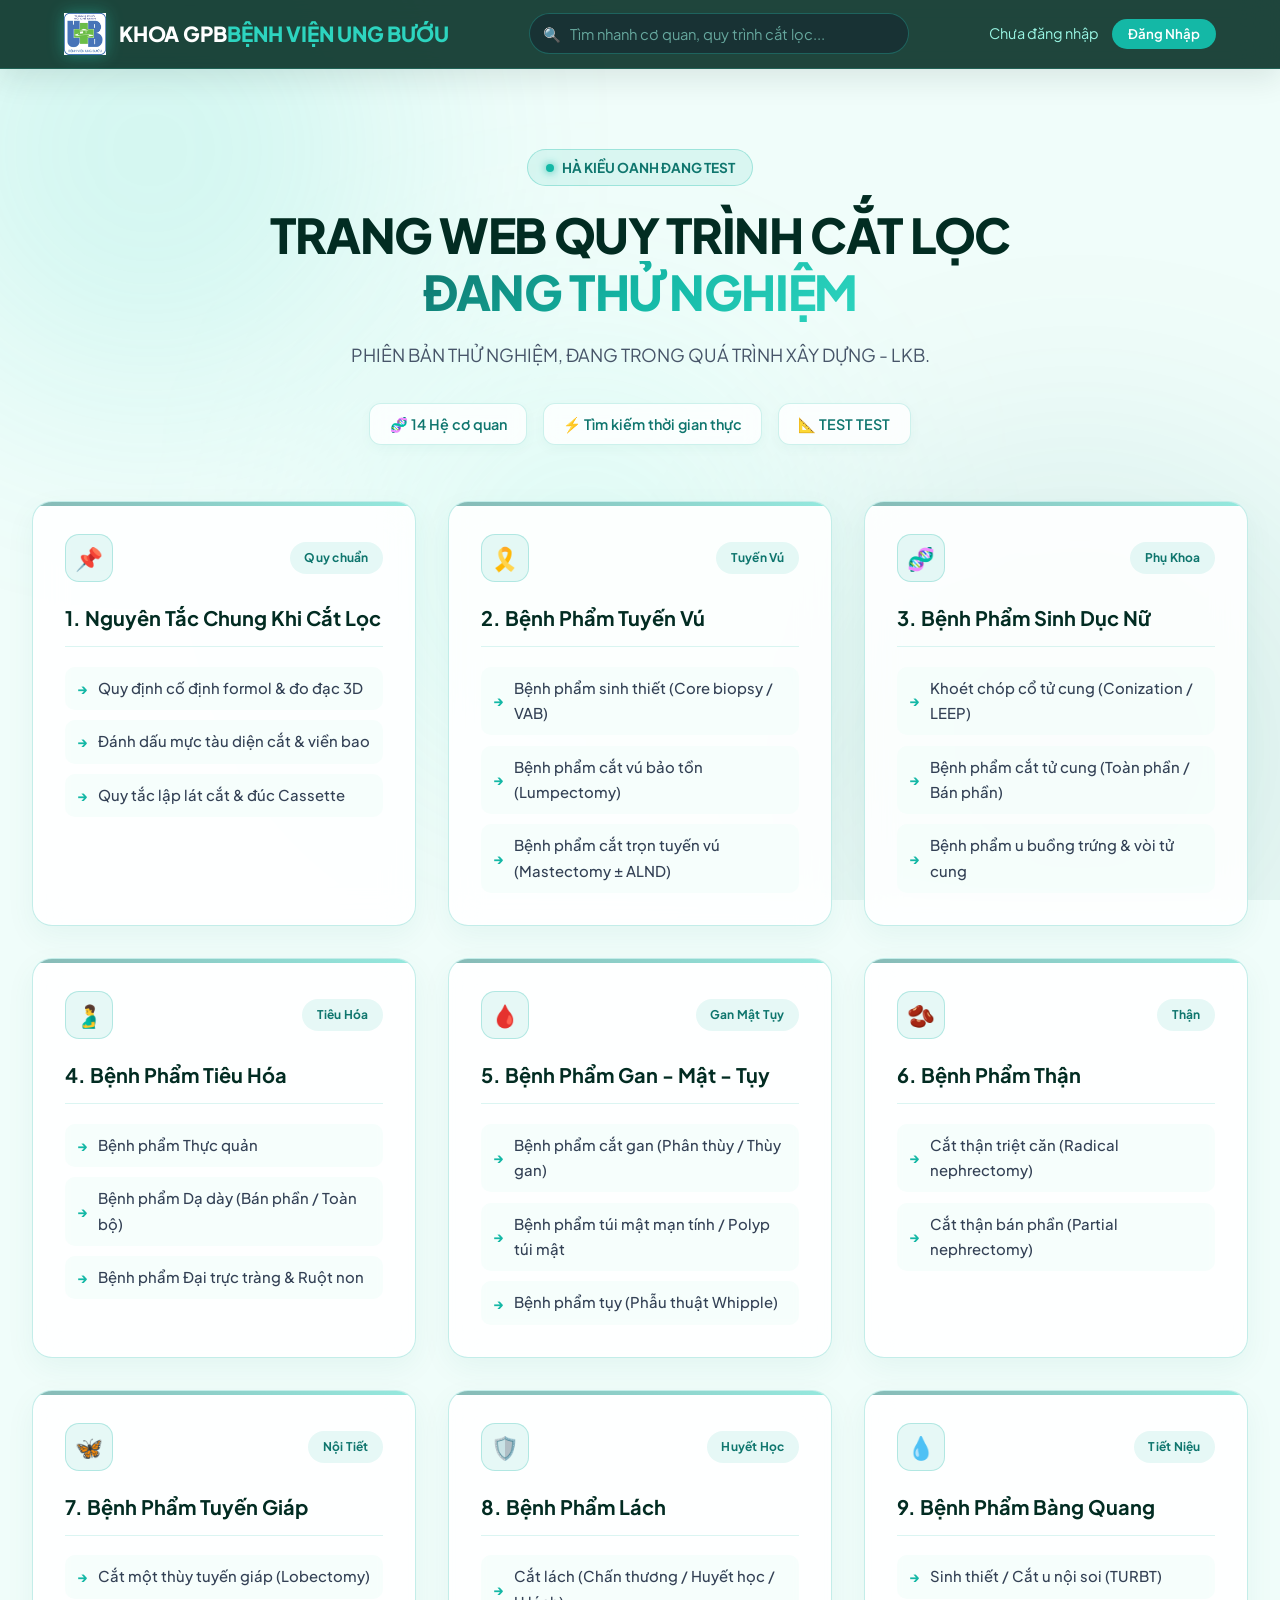
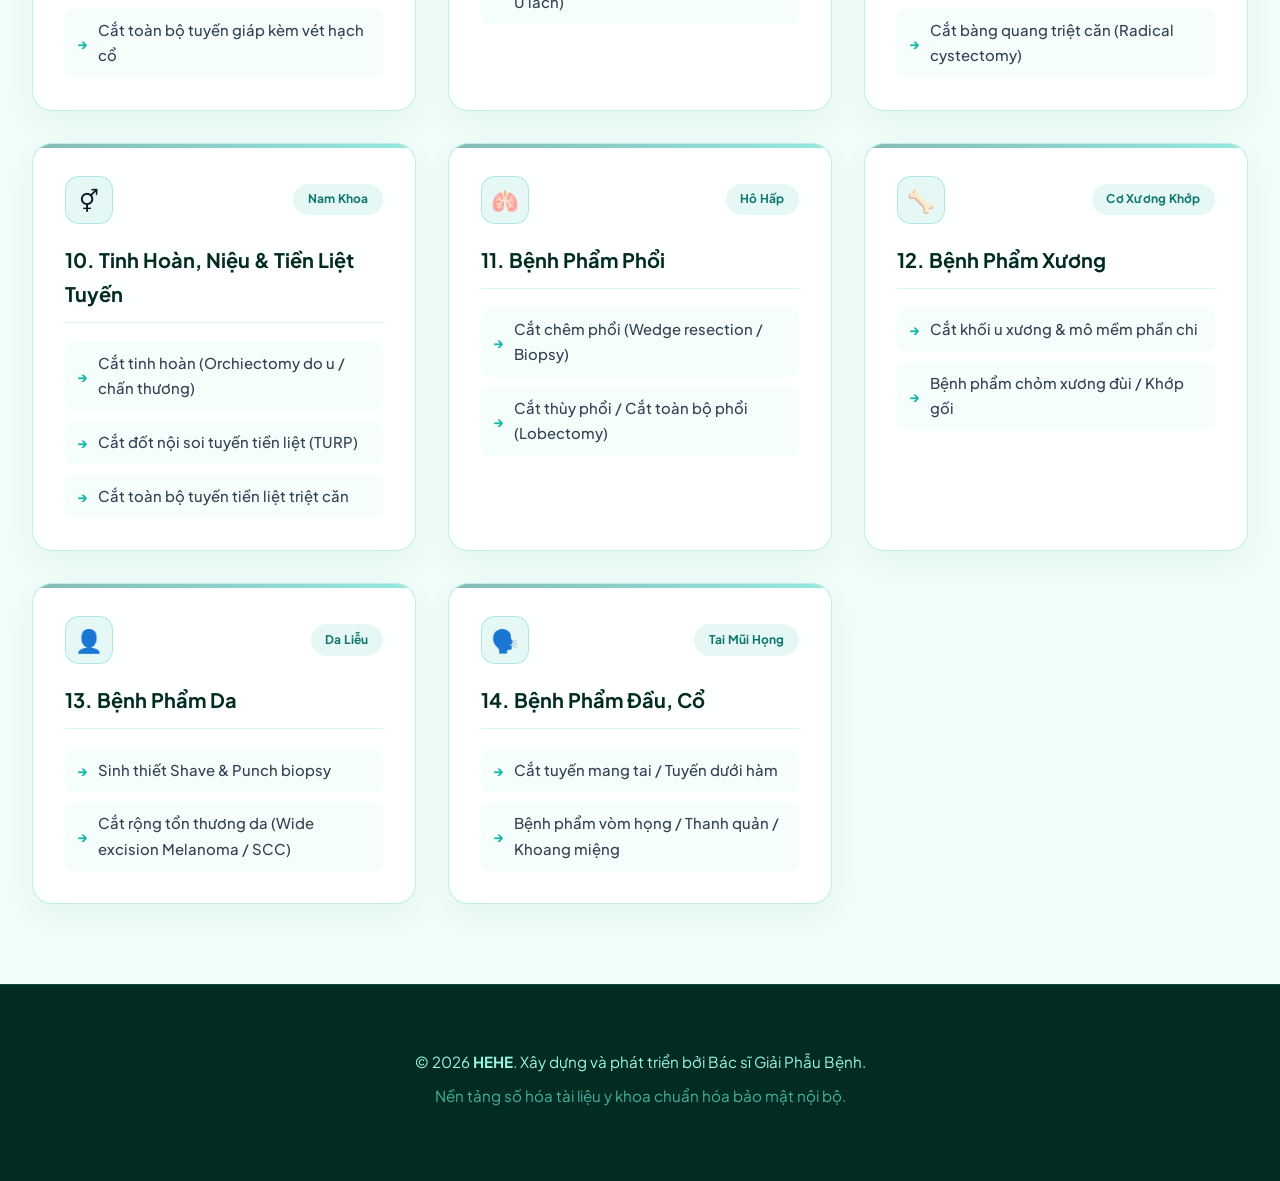
==== index.html @ 69cedff2 "Them trang web dau tien" ====
<!DOCTYPE html>
<html lang="vi">
<head>
    <meta charset="UTF-8">
    <meta name="viewport" content="width=device-width, initial-scale=1.0">
    <title>KHOA GIẢI PHẪU BỆNH - BỆNH VIỆN UNG BƯỚU</title>
    <!-- Google Fonts -->
    <link rel="preconnect" href="https://fonts.googleapis.com">
    <link rel="preconnect" href="https://fonts.gstatic.com" crossorigin>
    <link href="https://fonts.googleapis.com/css2?family=Plus+Jakarta+Sans:wght@400;500;600;700;800&display=swap" rel="stylesheet">
    <!-- File CSS chính -->
    <link rel="stylesheet" href="style.css">
</head>
<body>

    <!-- Hiệu ứng ánh sáng nền động -->
    <div class="aurora-bg">
        <div class="aurora-shape shape-1"></div>
        <div class="aurora-shape shape-2"></div>
        <div class="aurora-shape shape-3"></div>
    </div>

    <!-- Thanh điều hướng kính mờ kèm Logo Ung Bướu -->
    <nav class="navbar">
        <div class="logo">
            <img src="hinh-anh/logoungbuou.jpg" alt="Logo Ung Bướu" class="logo-img">
            <span class="logo-text">KHOA GPB<span class="logo-highlight">BỆNH VIỆN UNG BƯỚU</span></span>
        </div>
        <!-- Thanh tìm kiếm -->
        <div class="nav-search-container">
            <span class="search-icon">🔍</span>
            <input type="text" id="searchInput" onkeyup="filterOrgans()" placeholder="Tìm nhanh cơ quan, quy trình cắt lọc...">
        </div>

        <!-- Nút Đăng nhập / Quản trị -->
        <div class="nav-auth">
            <span id="userStatus" style="font-size: 0.9rem; color: #99f6e4; margin-right: 10px;">Chưa đăng nhập</span>
            <button onclick="openAuthModal()" id="authBtn" style="background: #14b8a6; color: white; border: none; padding: 0.4rem 1rem; border-radius: 20px; font-weight: 600; cursor: pointer;">Đăng Nhập</button>
        </div>
    </nav>
    </nav>

    <!-- Header Hero -->
    <header class="hero">
        <div class="hero-tag">
            <span class="pulse-dot"></span> HÀ KIỀU OANH ĐANG TEST
        </div>
        <h1>TRANG WEB QUY TRÌNH CẮT LỌC <br><span class="gradient-text">ĐANG THỬ NGHIỆM</span></h1>
        <p class="hero-desc">PHIÊN BẢN THỬ NGHIỆM, ĐANG TRONG QUÁ TRÌNH XÂY DỰNG - LKB.</p>
        
        <div class="hero-pills">
            <div class="pill">🧬 14 Hệ cơ quan</div>
            <div class="pill">⚡ Tìm kiếm thời gian thực</div>
            <div class="pill">📐 TEST TEST</div>
        </div>
    </header>

    <!-- Lưới danh mục 14 hệ cơ quan -->
    <main class="container">
        <div class="organ-grid" id="organGrid">

            <!-- 1. Nguyên tắc chung -->
            <div class="organ-card-group">
                <div class="card-header"><div class="icon-box">📌</div><span class="card-tag">Quy chuẩn</span></div>
                <h3>1. Nguyên Tắc Chung Khi Cắt Lọc</h3>
                <ul class="sub-link-list">
                    <li><a href="bai-viet/nguyen-tac-chung.html"><span class="arrow">→</span> Quy định cố định formol & đo đạc 3D</a></li>
                    <li><a href="bai-viet/danh-dau-muc-tau.html"><span class="arrow">→</span> Đánh dấu mực tàu diện cắt & viền bao</a></li>
                    <li><a href="bai-viet/quy-tac-lay-mau.html"><span class="arrow">→</span> Quy tắc lập lát cắt & đúc Cassette</a></li>
                </ul>
            </div>

            <!-- 2. Tuyến vú -->
            <div class="organ-card-group">
                <div class="card-header"><div class="icon-box">🎗️</div><span class="card-tag">Tuyến Vú</span></div>
                <h3>2. Bệnh Phẩm Tuyến Vú</h3>
                <ul class="sub-link-list">
                    <li><a href="bai-viet/vu-sinh-thiet.html"><span class="arrow">→</span> Bệnh phẩm sinh thiết (Core biopsy / VAB)</a></li>
                    <li><a href="bai-viet/vu-bao-ton.html"><span class="arrow">→</span> Bệnh phẩm cắt vú bảo tồn (Lumpectomy)</a></li>
                    <li><a href="bai-viet/vu-cat-tron.html"><span class="arrow">→</span> Bệnh phẩm cắt trọn tuyến vú (Mastectomy ± ALND)</a></li>
                </ul>
            </div>

            <!-- 3. Sinh dục nữ -->
            <div class="organ-card-group">
                <div class="card-header"><div class="icon-box">🧬</div><span class="card-tag">Phụ Khoa</span></div>
                <h3>3. Bệnh Phẩm Sinh Dục Nữ</h3>
                <ul class="sub-link-list">
                    <li><a href="bai-viet/tc-khoet-chop.html"><span class="arrow">→</span> Khoét chóp cổ tử cung (Conization / LEEP)</a></li>
                    <li><a href="bai-viet/tc-cat-tu-cung.html"><span class="arrow">→</span> Bệnh phẩm cắt tử cung (Toàn phần / Bán phần)</a></li>
                    <li><a href="bai-viet/tc-buong-trung.html"><span class="arrow">→</span> Bệnh phẩm u buồng trứng & vòi tử cung</a></li>
                </ul>
            </div>

            <!-- 4. Tiêu hóa -->
            <div class="organ-card-group">
                <div class="card-header"><div class="icon-box">🫃</div><span class="card-tag">Tiêu Hóa</span></div>
                <h3>4. Bệnh Phẩm Tiêu Hóa</h3>
                <ul class="sub-link-list">
                    <li><a href="bai-viet/thuc-quan.html"><span class="arrow">→</span> Bệnh phẩm Thực quản</a></li>
                    <li><a href="bai-viet/da-day.html"><span class="arrow">→</span> Bệnh phẩm Dạ dày (Bán phần / Toàn bộ)</a></li>
                    <li><a href="bai-viet/dai-trang.html"><span class="arrow">→</span> Bệnh phẩm Đại trực tràng & Ruột non</a></li>
                </ul>
            </div>

            <!-- 5. Gan - Mật - Tụy -->
            <div class="organ-card-group">
                <div class="card-header"><div class="icon-box">🩸</div><span class="card-tag">Gan Mật Tụy</span></div>
                <h3>5. Bệnh Phẩm Gan - Mật - Tụy</h3>
                <ul class="sub-link-list">
                    <li><a href="bai-viet/gan.html"><span class="arrow">→</span> Bệnh phẩm cắt gan (Phân thùy / Thùy gan)</a></li>
                    <li><a href="bai-viet/tui-mat.html"><span class="arrow">→</span> Bệnh phẩm túi mật mạn tính / Polyp túi mật</a></li>
                    <li><a href="bai-viet/tuy.html"><span class="arrow">→</span> Bệnh phẩm tụy (Phẫu thuật Whipple)</a></li>
                </ul>
            </div>

            <!-- 6. Thận -->
            <div class="organ-card-group">
                <div class="card-header"><div class="icon-box">🫘</div><span class="card-tag">Thận</span></div>
                <h3>6. Bệnh Phẩm Thận</h3>
                <ul class="sub-link-list">
                    <li><a href="bai-viet/than-cat-tron.html"><span class="arrow">→</span> Cắt thận triệt căn (Radical nephrectomy)</a></li>
                    <li><a href="bai-viet/than-bao-ton.html"><span class="arrow">→</span> Cắt thận bán phần (Partial nephrectomy)</a></li>
                </ul>
            </div>

            <!-- 7. Tuyến giáp -->
            <div class="organ-card-group">
                <div class="card-header"><div class="icon-box">🦋</div><span class="card-tag">Nội Tiết</span></div>
                <h3>7. Bệnh Phẩm Tuyến Giáp</h3>
                <ul class="sub-link-list">
                    <li><a href="bai-viet/giap-thuy.html"><span class="arrow">→</span> Cắt một thùy tuyến giáp (Lobectomy)</a></li>
                    <li><a href="bai-viet/giap-toan-bo.html"><span class="arrow">→</span> Cắt toàn bộ tuyến giáp kèm vét hạch cổ</a></li>
                </ul>
            </div>

            <!-- 8. Lách -->
            <div class="organ-card-group">
                <div class="card-header"><div class="icon-box">🛡️</div><span class="card-tag">Huyết Học</span></div>
                <h3>8. Bệnh Phẩm Lách</h3>
                <ul class="sub-link-list">
                    <li><a href="bai-viet/lach.html"><span class="arrow">→</span> Cắt lách (Chấn thương / Huyết học / U lách)</a></li>
                </ul>
            </div>

            <!-- 9. Bàng quang -->
            <div class="organ-card-group">
                <div class="card-header"><div class="icon-box">💧</div><span class="card-tag">Tiết Niệu</span></div>
                <h3>9. Bệnh Phẩm Bàng Quang</h3>
                <ul class="sub-link-list">
                    <li><a href="bai-viet/bang-quang-turbt.html"><span class="arrow">→</span> Sinh thiết / Cắt u nội soi (TURBT)</a></li>
                    <li><a href="bai-viet/bang-quang-triet-can.html"><span class="arrow">→</span> Cắt bàng quang triệt căn (Radical cystectomy)</a></li>
                </ul>
            </div>

            <!-- 10. Tinh hoàn, niệu, tuyến tiền liệt -->
            <div class="organ-card-group">
                <div class="card-header"><div class="icon-box">⚥</div><span class="card-tag">Nam Khoa</span></div>
                <h3>10. Tinh Hoàn, Niệu & Tiền Liệt Tuyến</h3>
                <ul class="sub-link-list">
                    <li><a href="bai-viet/tinh-hoan.html"><span class="arrow">→</span> Cắt tinh hoàn (Orchiectomy do u / chấn thương)</a></li>
                    <li><a href="bai-viet/tpt-turp.html"><span class="arrow">→</span> Cắt đốt nội soi tuyến tiền liệt (TURP)</a></li>
                    <li><a href="bai-viet/tpt-triet-can.html"><span class="arrow">→</span> Cắt toàn bộ tuyến tiền liệt triệt căn</a></li>
                </ul>
            </div>

            <!-- 11. Phổi -->
            <div class="organ-card-group">
                <div class="card-header"><div class="icon-box">🫁</div><span class="card-tag">Hô Hấp</span></div>
                <h3>11. Bệnh Phẩm Phổi</h3>
                <ul class="sub-link-list">
                    <li><a href="bai-viet/phoi-wedge.html"><span class="arrow">→</span> Cắt chêm phổi (Wedge resection / Biopsy)</a></li>
                    <li><a href="bai-viet/phoi-lobectomy.html"><span class="arrow">→</span> Cắt thùy phổi / Cắt toàn bộ phổi (Lobectomy)</a></li>
                </ul>
            </div>

            <!-- 12. Xương -->
            <div class="organ-card-group">
                <div class="card-header"><div class="icon-box">🦴</div><span class="card-tag">Cơ Xương Khớp</span></div>
                <h3>12. Bệnh Phẩm Xương</h3>
                <ul class="sub-link-list">
                    <li><a href="bai-viet/xuong-u.html"><span class="arrow">→</span> Cắt khối u xương & mô mềm phần chi</a></li>
                    <li><a href="bai-viet/xuong-khop.html"><span class="arrow">→</span> Bệnh phẩm chỏm xương đùi / Khớp gối</a></li>
                </ul>
            </div>

            <!-- 13. Da -->
            <div class="organ-card-group">
                <div class="card-header"><div class="icon-box">👤</div><span class="card-tag">Da Liễu</span></div>
                <h3>13. Bệnh Phẩm Da</h3>
                <ul class="sub-link-list">
                    <li><a href="bai-viet/da-shave-punch.html"><span class="arrow">→</span> Sinh thiết Shave & Punch biopsy</a></li>
                    <li><a href="bai-viet/da-excise.html"><span class="arrow">→</span> Cắt rộng tổn thương da (Wide excision Melanoma / SCC)</a></li>
                </ul>
            </div>

            <!-- 14. Đầu cổ -->
            <div class="organ-card-group">
                <div class="card-header"><div class="icon-box">🗣️</div><span class="card-tag">Tai Mũi Họng</span></div>
                <h3>14. Bệnh Phẩm Đầu, Cổ</h3>
                <ul class="sub-link-list">
                    <li><a href="bai-viet/dau-co-tuyen-mang-tai.html"><span class="arrow">→</span> Cắt tuyến mang tai / Tuyến dưới hàm</a></li>
                    <li><a href="bai-viet/dau-co-vong-mieng.html"><span class="arrow">→</span> Bệnh phẩm vòm họng / Thanh quản / Khoang miệng</a></li>
                </ul>
            </div>

        </div>
    </main>

    <!-- Footer -->
    <footer>
        <div class="footer-content">
            <p>&copy; 2026 <strong>HEHE</strong>. Xây dựng và phát triển bởi Bác sĩ Giải Phẫu Bệnh.</p>
            <p class="footer-sub">Nền tảng số hóa tài liệu y khoa chuẩn hóa bảo mật nội bộ.</p>
        </div>
    </footer>

    <!-- Script Tìm kiếm -->
    <script>
        function filterOrgans() {
            let input = document.getElementById('searchInput').value.toLowerCase().trim();
            let groups = document.getElementsByClassName('organ-card-group');
            
            for (let i = 0; i < groups.length; i++) {
                let text = groups[i].innerText.toLowerCase();
                if (text.includes(input)) {
                    groups[i].style.display = "flex";
                    groups[i].style.animation = "fadeInScale 0.4s cubic-bezier(0.16, 1, 0.3, 1) forwards";
                } else {
                    groups[i].style.display = "none";
                }
            }
        }
    </script>
<!-- Modal Đăng Nhập / Chặn Truy Cập -->
<div id="authModal" class="modal-overlay" style="display: none;">
    <div class="modal-content">
        <div class="modal-header">
            <span class="modal-icon">🔒</span>
            <h3>Đăng Nhập Hệ Thống</h3>
        </div>
        <p id="modalMessage">Bạn cần đăng nhập tài khoản chuyên môn để truy cập cẩm nang này.</p>
        
        <div class="auth-form" id="loginFormSection">
            <!-- Ô nhập Tên đăng nhập / Email -->
            <div class="input-group">
                <label>Email hoặc Mã Bác Sĩ</label>
                <input type="text" id="loginUsername" placeholder="Ví dụ: dr.hung@pathology.vn">
            </div>
            
            <!-- Ô nhập Mật khẩu (QUAN TRỌNG: Phải khớp id với file auth.js) -->
            <div class="input-group">
                <label>Mật Khẩu</label>
                <input type="password" id="loginPassword" placeholder="••••••••">
            </div>

            <div class="modal-actions">
                <button type="button" class="btn-secondary" onclick="closeAuthModal()">Hủy</button>
                <button type="button" class="btn-primary" onclick="handleLogin()">Đăng Nhập</button>
            </div>
        </div>
    </div>
</div>
<script src="auth.js"></script>
</body>
</html>
---- style.css ----
/* --- BIẾN MÀU & HIỆU ỨNG HỌC THUẬT --- */
:root {
    --bg-deep: #021a17;
    --card-glass: rgba(255, 255, 255, 0.88);
    --card-border: rgba(20, 184, 166, 0.25);
    --primary-teal: #0f766e;
    --accent-glow: #2dd4bf;
    --text-main: #0f172a;
    --text-muted: #475569;
    --shadow-neon: 0 0 25px rgba(45, 212, 191, 0.2);
}

* {
    margin: 0;
    padding: 0;
    box-sizing: border-box;
    font-family: 'Plus Jakarta Sans', -apple-system, BlinkMacSystemFont, sans-serif;
}

body {
    background-color: #f0fdfa;
    color: var(--text-main);
    line-height: 1.7;
    position: relative;
    overflow-x: hidden;
}

/* --- HIỆU ỨNG ÁNH SÁNG NỀN ĐỘNG (AURORA GLOW) --- */
.aurora-bg {
    position: fixed;
    top: 0;
    left: 0;
    width: 100vw;
    height: 100vh;
    overflow: hidden;
    z-index: -1;
    pointer-events: none;
    opacity: 0.5;
}

.aurora-shape {
    position: absolute;
    filter: blur(120px);
    border-radius: 50%;
    animation: floatAurora 15s infinite alternate ease-in-out;
}

.shape-1 {
    width: 500px;
    height: 500px;
    background: rgba(45, 212, 191, 0.3);
    top: -100px;
    left: -100px;
}

.shape-2 {
    width: 600px;
    height: 600px;
    background: rgba(15, 118, 110, 0.2);
    bottom: -150px;
    right: -100px;
    animation-delay: -5s;
}

.shape-3 {
    width: 400px;
    height: 400px;
    background: rgba(94, 234, 212, 0.25);
    top: 40vh;
    left: 30vw;
    animation-delay: -10s;
}

@keyframes floatAurora {
    0% { transform: translate(0, 0) scale(1); }
    100% { transform: translate(50px, 40px) scale(1.15); }
}

/* --- THANH ĐIỀU HƯỚNG KÍNH MỜ --- */
.navbar {
    display: flex;
    justify-content: space-between;
    align-items: center;
    padding: 0.8rem 5%;
    background: rgba(2, 44, 34, 0.88);
    backdrop-filter: blur(20px);
    -webkit-backdrop-filter: blur(20px);
    color: white;
    position: sticky;
    top: 0;
    z-index: 1000;
    border-bottom: 1px solid rgba(45, 212, 191, 0.2);
    box-shadow: 0 10px 30px rgba(2, 44, 34, 0.1);
}

.logo {
    display: flex;
    align-items: center;
    gap: 0.8rem;
}

.logo-img {
    height: 42px;
    width: auto;
    object-fit: contain;
    filter: drop-shadow(0 0 8px rgba(45, 212, 191, 0.4));
}

.logo-text {
    font-size: 1.3rem;
    font-weight: 800;
    letter-spacing: -0.01em;
}

.logo-highlight {
    color: #2dd4bf;
}

/* Thanh tìm kiếm nâng cao */
.nav-search-container {
    position: relative;
    display: flex;
    align-items: center;
}

.search-icon {
    position: absolute;
    left: 14px;
    font-size: 0.9rem;
    pointer-events: none;
}

.nav-search-container input {
    padding: 0.65rem 3.2rem 0.65rem 2.5rem;
    border-radius: 30px;
    border: 1px solid rgba(45, 212, 191, 0.3);
    background: rgba(15, 23, 42, 0.4);
    color: white;
    width: 380px;
    font-size: 0.92rem;
    outline: none;
    transition: all 0.3s cubic-bezier(0.16, 1, 0.3, 1);
}

.nav-search-container input:focus {
    border-color: #2dd4bf;
    background: rgba(2, 44, 34, 0.95);
    width: 440px;
    box-shadow: var(--shadow-neon);
}

.nav-search-container input::placeholder {
    color: #99f6e4;
    opacity: 0.6;
}

.search-shortcut {
    position: absolute;
    right: 12px;
    font-size: 0.7rem;
    background: rgba(255, 255, 255, 0.1);
    color: #99f6e4;
    padding: 0.15rem 0.4rem;
    border-radius: 4px;
    pointer-events: none;
}

.nav-badge {
    font-size: 0.78rem;
    background: rgba(20, 184, 166, 0.2);
    color: #2dd4bf;
    padding: 0.35rem 0.9rem;
    border-radius: 20px;
    border: 1px solid rgba(45, 212, 191, 0.3);
    font-weight: 700;
}

/* --- HERO SECTION --- */
.hero {
    text-align: center;
    padding: 5rem 1rem 3.5rem;
    max-width: 950px;
    margin: 0 auto;
}

.hero-tag {
    display: inline-flex;
    align-items: center;
    gap: 0.5rem;
    padding: 0.4rem 1.1rem;
    background: rgba(20, 184, 166, 0.1);
    color: var(--primary-teal);
    border: 1px solid rgba(20, 184, 166, 0.3);
    border-radius: 30px;
    font-size: 0.85rem;
    font-weight: 700;
    margin-bottom: 1.2rem;
}

.pulse-dot {
    width: 8px;
    height: 8px;
    background-color: #14b8a6;
    border-radius: 50%;
    box-shadow: 0 0 8px #14b8a6;
    animation: pulse 2s infinite;
}

@keyframes pulse {
    0% { transform: scale(0.95); opacity: 0.8; }
    50% { transform: scale(1.3); opacity: 1; box-shadow: 0 0 15px #2dd4bf; }
    100% { transform: scale(0.95); opacity: 0.8; }
}

.hero h1 {
    font-size: 3rem;
    font-weight: 800;
    color: #022c22;
    margin-bottom: 1.2rem;
    letter-spacing: -0.03em;
    line-height: 1.2;
}

.gradient-text {
    background: linear-gradient(135deg, #0f766e, #14b8a6, #2dd4bf);
    -webkit-background-clip: text;
    -webkit-text-fill-color: transparent;
}

.hero-desc {
    font-size: 1.12rem;
    color: var(--text-muted);
    margin-bottom: 2rem;
    max-width: 750px;
    margin-left: auto;
    margin-right: auto;
}

.hero-pills {
    display: flex;
    justify-content: center;
    gap: 1rem;
    flex-wrap: wrap;
}

.pill {
    background: rgba(255, 255, 255, 0.8);
    backdrop-filter: blur(8px);
    border: 1px solid rgba(20, 184, 166, 0.2);
    padding: 0.5rem 1.2rem;
    border-radius: 12px;
    font-size: 0.9rem;
    font-weight: 600;
    color: #0f766e;
    box-shadow: 0 4px 12px rgba(15, 118, 110, 0.04);
}

/* --- LƯỚI THẺ HỆ CƠ QUAN --- */
.container {
    max-width: 1350px;
    margin: 0 auto 5rem;
    padding: 0 2rem;
}

.organ-grid {
    display: grid;
    grid-template-columns: repeat(auto-fill, minmax(350px, 1fr));
    gap: 2rem;
}

.organ-card-group {
    background: var(--card-glass);
    backdrop-filter: blur(16px);
    -webkit-backdrop-filter: blur(16px);
    padding: 2rem;
    border-radius: 20px;
    border: 1px solid var(--card-border);
    box-shadow: 0 10px 30px rgba(15, 118, 110, 0.06);
    transition: all 0.4s cubic-bezier(0.16, 1, 0.3, 1);
    position: relative;
    overflow: hidden;
    display: flex;
    flex-direction: column;
}

.organ-card-group::before {
    content: '';
    position: absolute;
    top: 0;
    left: 0;
    width: 100%;
    height: 4px;
    background: linear-gradient(90deg, #0f766e, #2dd4bf);
    opacity: 0.5;
    transition: opacity 0.3s ease;
}

.organ-card-group:hover {
    transform: translateY(-8px) scale(1.01);
    box-shadow: 0 25px 50px -12px rgba(15, 118, 110, 0.18), var(--shadow-neon);
    border-color: rgba(45, 212, 191, 0.6);
    background: rgba(255, 255, 255, 0.98);
}

.organ-card-group:hover::before {
    opacity: 1;
    height: 5px;
}

.card-header {
    display: flex;
    justify-content: space-between;
    align-items: center;
    margin-bottom: 1.2rem;
}

.icon-box {
    width: 48px;
    height: 48px;
    background: rgba(20, 184, 166, 0.1);
    border-radius: 14px;
    display: flex;
    align-items: center;
    justify-content: center;
    font-size: 1.4rem;
    border: 1px solid rgba(20, 184, 166, 0.25);
    transition: transform 0.3s ease;
}

.organ-card-group:hover .icon-box {
    transform: scale(1.1) rotate(5deg);
    background: rgba(20, 184, 166, 0.18);
}

.card-tag {
    font-size: 0.75rem;
    background-color: rgba(20, 184, 166, 0.1);
    color: var(--primary-teal);
    padding: 0.35rem 0.9rem;
    border-radius: 20px;
    font-weight: 700;
    letter-spacing: 0.02em;
}

.organ-card-group h3 {
    color: #022c22;
    font-size: 1.25rem;
    margin-bottom: 1.2rem;
    font-weight: 700;
    border-bottom: 1px solid rgba(20, 184, 166, 0.15);
    padding-bottom: 0.7rem;
}

.sub-link-list {
    list-style: none;
    display: flex;
    flex-direction: column;
    gap: 0.65rem;
}

.sub-link-list li a {
    text-decoration: none;
    color: #334155;
    font-size: 0.93rem;
    display: flex;
    align-items: center;
    gap: 0.6rem;
    padding: 0.5rem 0.7rem;
    border-radius: 10px;
    transition: all 0.25s cubic-bezier(0.16, 1, 0.3, 1);
    font-weight: 500;
    background: rgba(240, 253, 250, 0.5);
    border: 1px solid transparent;
}

.arrow {
    color: #14b8a6;
    font-size: 0.85rem;
    font-weight: 800;
    transition: transform 0.25s ease;
}

.sub-link-list li a:hover {
    background: #ffffff;
    color: #0f766e;
    border-color: rgba(45, 212, 191, 0.3);
    padding-left: 1rem;
    box-shadow: 0 4px 15px rgba(15, 118, 110, 0.06);
}

.sub-link-list li a:hover .arrow {
    transform: translateX(4px);
    color: #0d9488;
}

/* --- FOOTER --- */
footer {
    text-align: center;
    padding: 4rem 2rem;
    background: #022c22;
    color: #99f6e4;
    border-top: 1px solid rgba(45, 212, 191, 0.2);
}

.footer-content {
    max-width: 600px;
    margin: 0 auto;
}

.footer-content p {
    font-size: 0.95rem;
    margin-bottom: 0.5rem;
}

.footer-sub {
    font-size: 0.82rem;
    color: #5eead4;
    opacity: 0.7;
}

@keyframes fadeInScale {
    from { opacity: 0; transform: scale(0.95) translateY(15px); }
    to { opacity: 1; transform: scale(1) translateY(0); }
}/* --- CSS CHO MODAL ĐĂNG NHẬP / CHẶN TRUY CẬP --- */
.modal-overlay {
    position: fixed;
    top: 0;
    left: 0;
    width: 100vw;
    height: 100vh;
    background: rgba(2, 44, 34, 0.75);
    backdrop-filter: blur(8px);
    -webkit-backdrop-filter: blur(8px);
    display: flex;
    justify-content: center;
    align-items: center;
    z-index: 2000;
    animation: fadeInModal 0.3s ease forwards;
}

.modal-content {
    background: #ffffff;
    padding: 2.5rem;
    border-radius: 24px;
    width: 100%;
    max-width: 420px;
    box-shadow: 0 25px 50px -12px rgba(15, 118, 110, 0.25);
    border: 1px solid rgba(20, 184, 166, 0.3);
    text-align: center;
    position: relative;
}

.modal-header {
    display: flex;
    flex-direction: column;
    align-items: center;
    gap: 0.8rem;
    margin-bottom: 1rem;
}

.modal-icon {
    font-size: 2.5rem;
    background: rgba(20, 184, 166, 0.1);
    width: 70px;
    height: 70px;
    display: flex;
    align-items: center;
    justify-content: center;
    border-radius: 50%;
    border: 1px solid rgba(20, 184, 166, 0.2);
}

.modal-content h3 {
    color: #022c22;
    font-size: 1.5rem;
    font-weight: 700;
}

.modal-content p {
    color: #475569;
    font-size: 0.95rem;
    margin-bottom: 1.5rem;
    line-height: 1.6;
}

.input-group {
    text-align: left;
    margin-bottom: 1rem;
}

.input-group label {
    display: block;
    font-size: 0.85rem;
    font-weight: 600;
    color: #0f766e;
    margin-bottom: 0.4rem;
}

.input-group input {
    width: 100%;
    padding: 0.7rem 1rem;
    border-radius: 10px;
    border: 1px solid #cbd5e1;
    font-size: 0.95rem;
    outline: none;
    transition: all 0.2s ease;
}

.input-group input:focus {
    border-color: #14b8a6;
    box-shadow: 0 0 0 3px rgba(20, 184, 166, 0.15);
}

.modal-actions {
    display: flex;
    gap: 1rem;
    margin-top: 1.8rem;
}

.modal-actions button {
    flex: 1;
    padding: 0.75rem;
    border-radius: 12px;
    font-weight: 600;
    cursor: pointer;
    font-size: 0.95rem;
    transition: all 0.2s ease;
}

.btn-secondary {
    background: #f1f5f9;
    color: #475569;
    border: 1px solid #cbd5e1;
}

.btn-secondary:hover {
    background: #e2e8f0;
}

.btn-primary {
    background: #0f766e;
    color: white;
    border: none;
}

.btn-primary:hover {
    background: #115e59;
    box-shadow: 0 4px 12px rgba(15, 118, 110, 0.3);
}

@keyframes fadeInModal {
    from { opacity: 0; transform: scale(0.95) translateY(10px); }
    to { opacity: 1; transform: scale(1) translateY(0); }
}
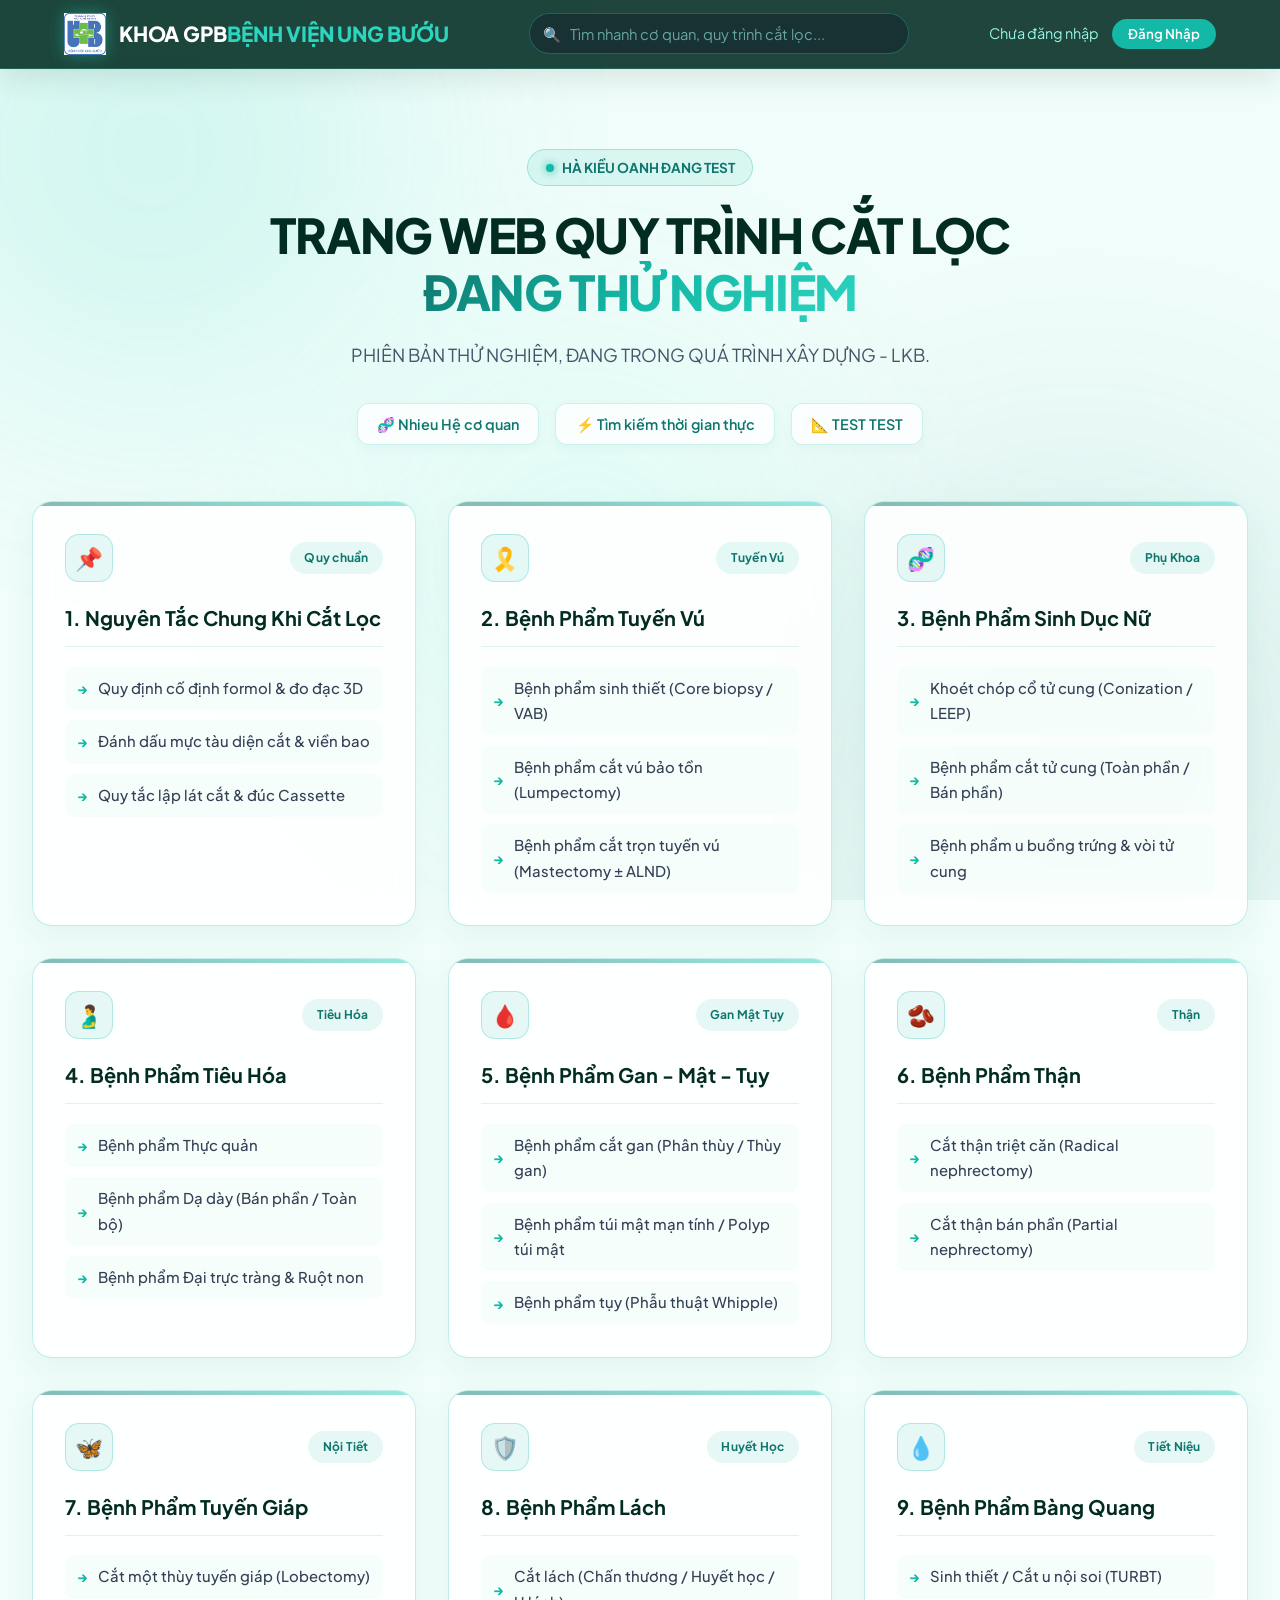
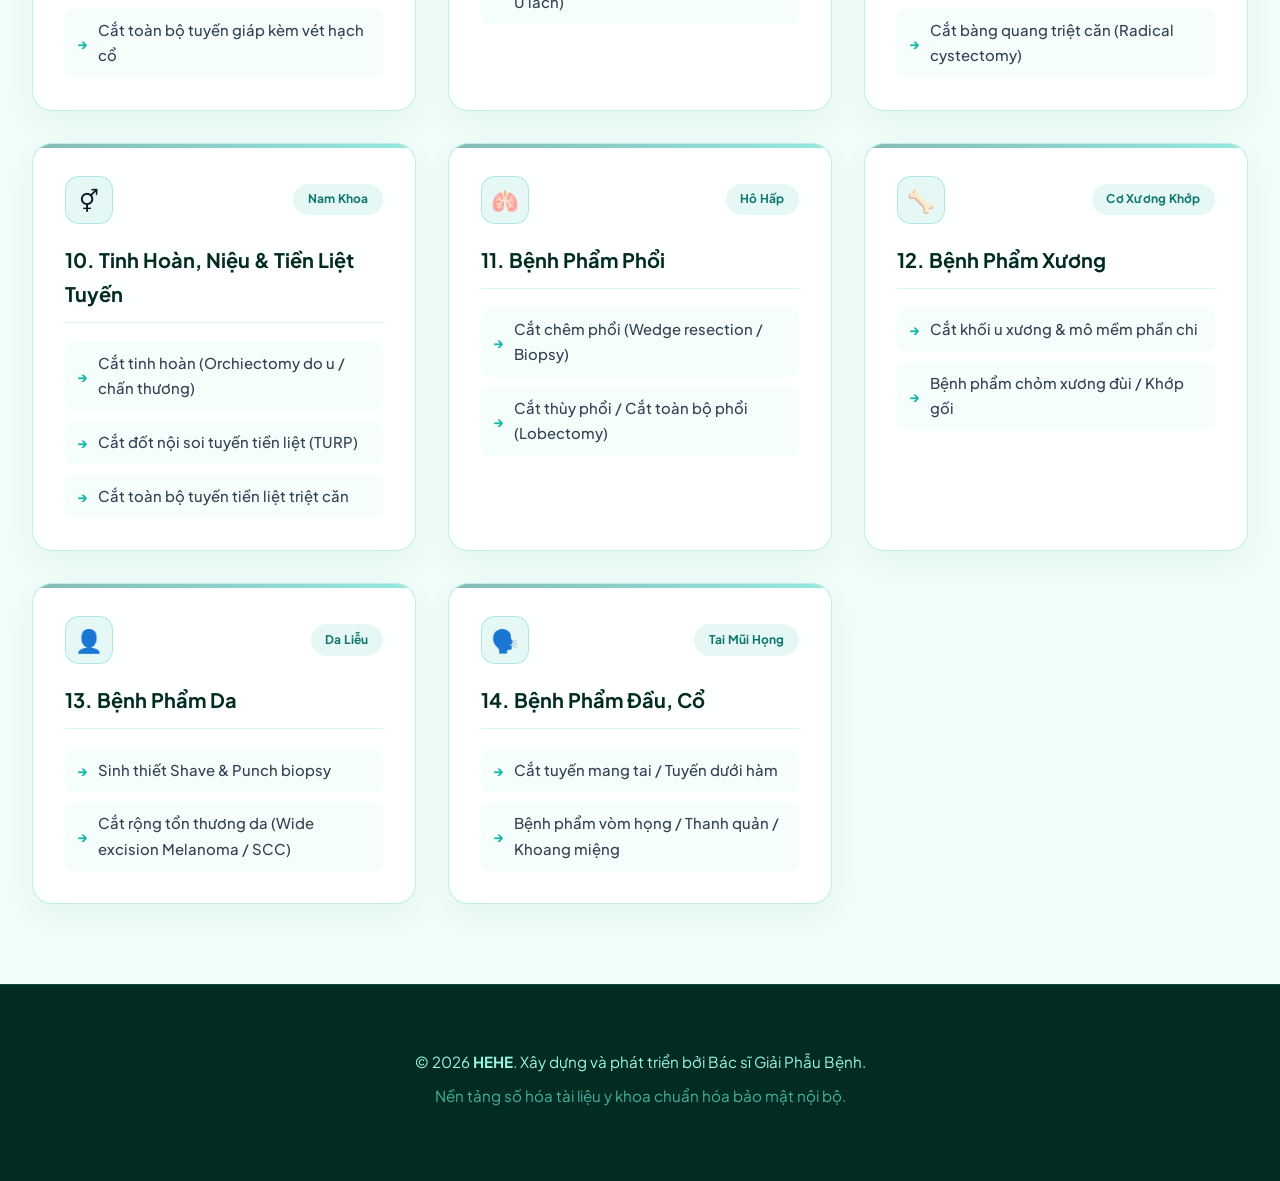
==== commit 221e8fba: "doi ten" ====
--- a/index.html
+++ b/index.html
@@ -49,7 +49,7 @@
         <p class="hero-desc">PHIÊN BẢN THỬ NGHIỆM, ĐANG TRONG QUÁ TRÌNH XÂY DỰNG - LKB.</p>
         
         <div class="hero-pills">
-            <div class="pill">🧬 14 Hệ cơ quan</div>
+            <div class="pill">🧬 Nhieu Hệ cơ quan</div>
             <div class="pill">⚡ Tìm kiếm thời gian thực</div>
             <div class="pill">📐 TEST TEST</div>
         </div>
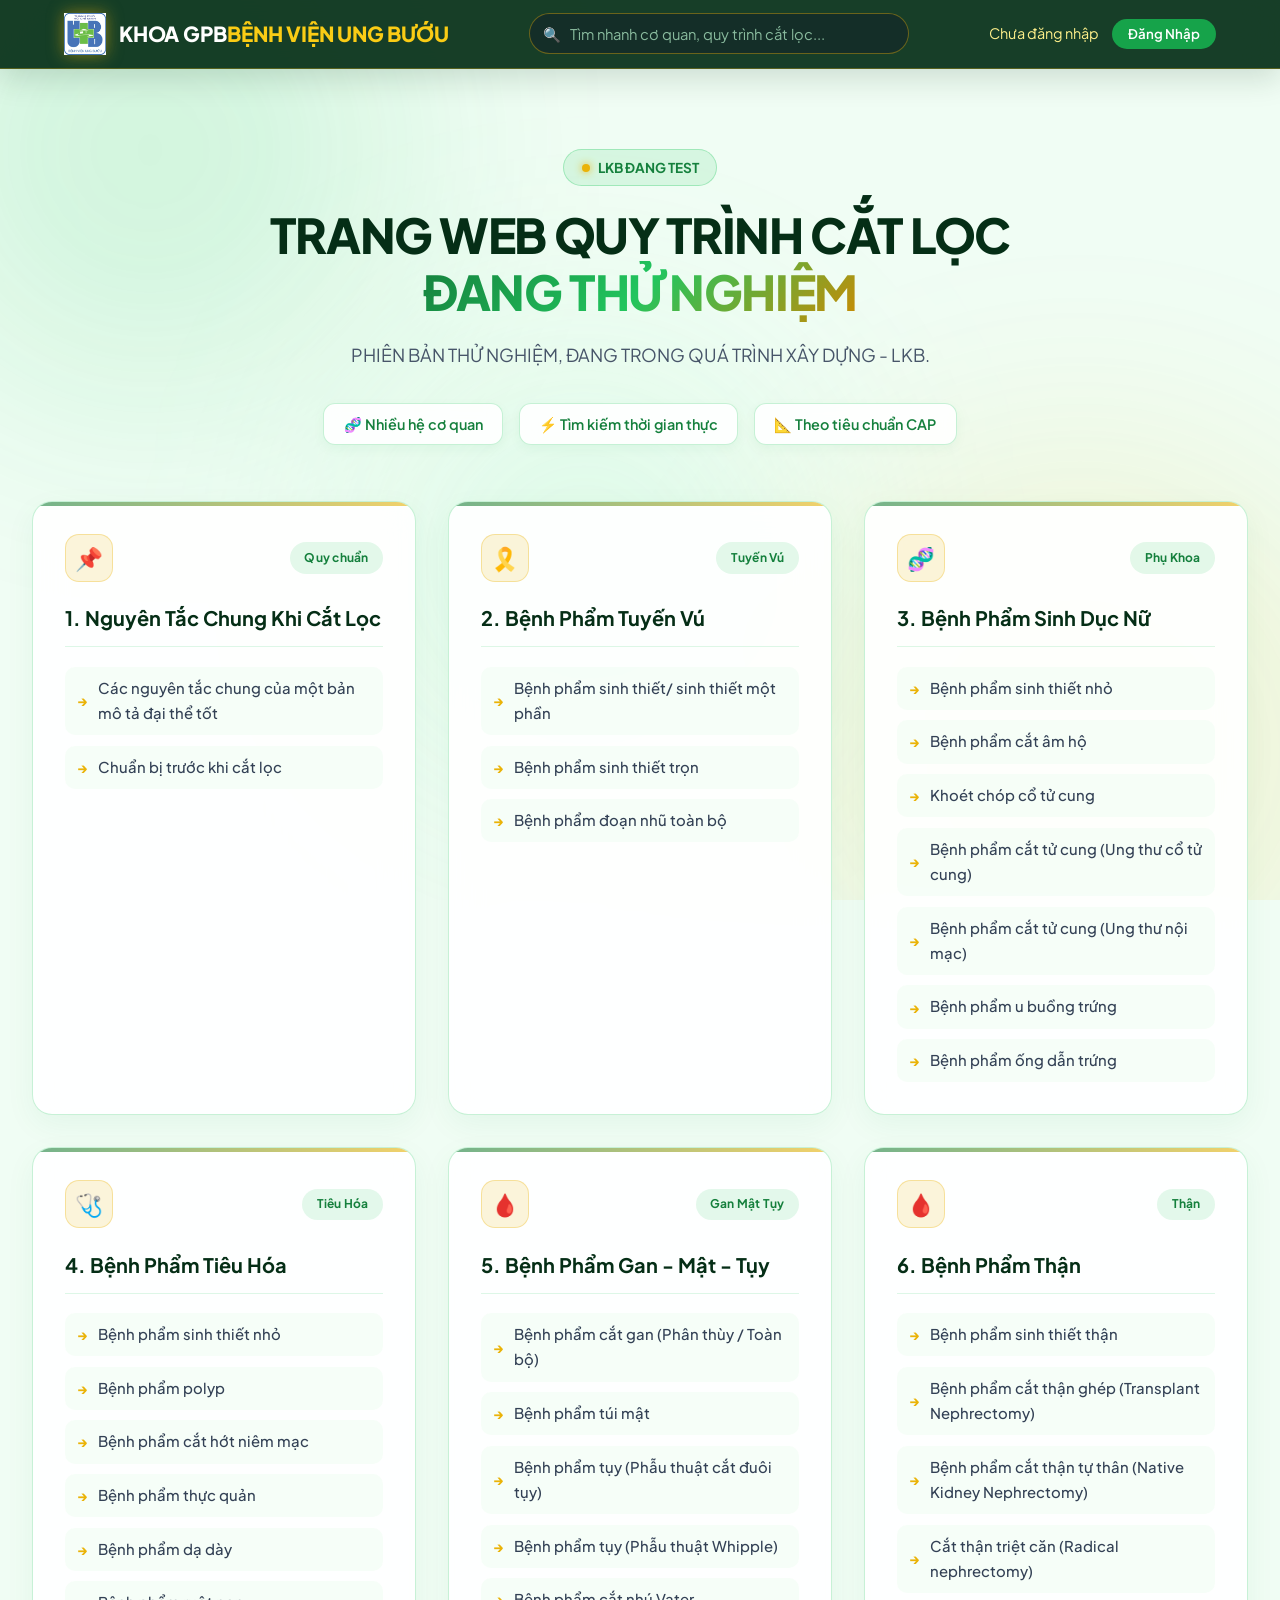
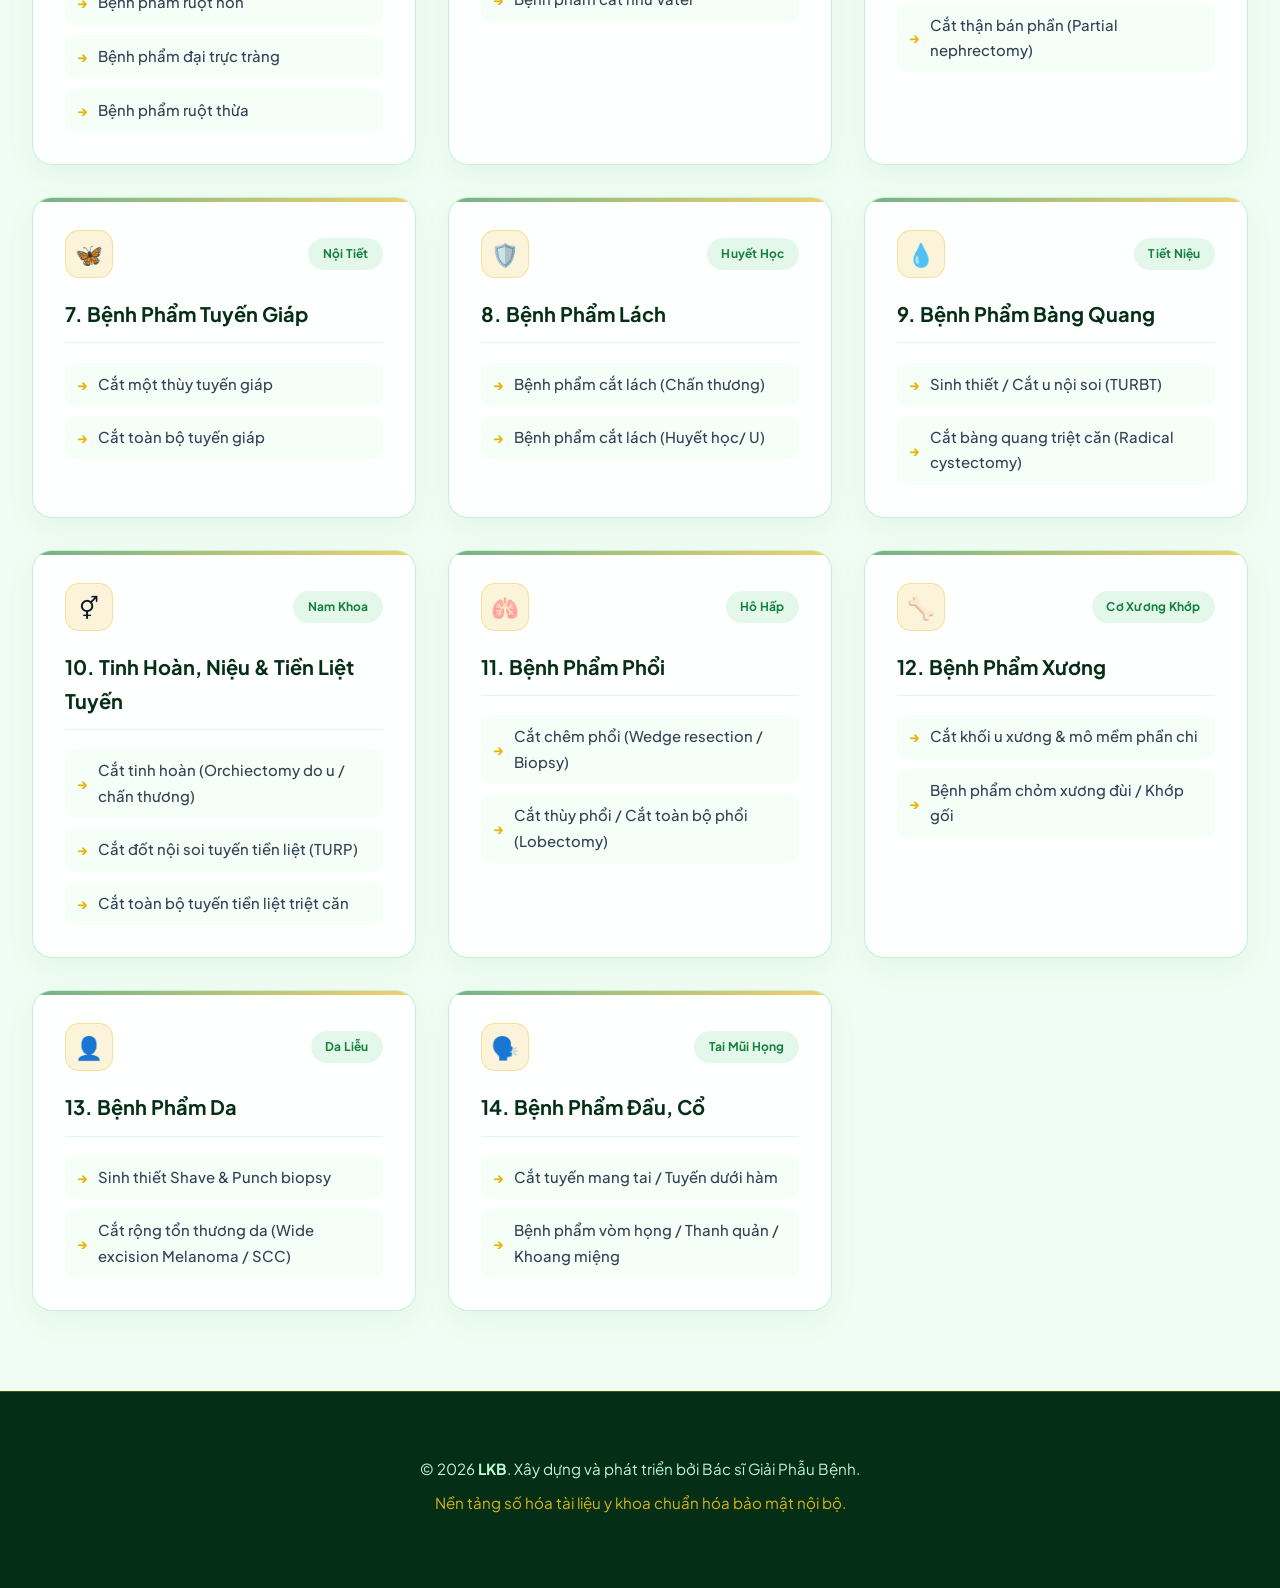
==== commit 9fb13ca9: "Thay đổi nội dung index" ====
--- a/index.html
+++ b/index.html
@@ -3,7 +3,7 @@
 <head>
     <meta charset="UTF-8">
     <meta name="viewport" content="width=device-width, initial-scale=1.0">
-    <title>KHOA GIẢI PHẪU BỆNH - BỆNH VIỆN UNG BƯỚU</title>
+    <title>KHOA GIẢI PHẪU BỆNH - THỬ NGHIỆM NỘI NỘ</title>
     <!-- Google Fonts -->
     <link rel="preconnect" href="https://fonts.googleapis.com">
     <link rel="preconnect" href="https://fonts.gstatic.com" crossorigin>
@@ -34,24 +34,23 @@
 
         <!-- Nút Đăng nhập / Quản trị -->
         <div class="nav-auth">
-            <span id="userStatus" style="font-size: 0.9rem; color: #99f6e4; margin-right: 10px;">Chưa đăng nhập</span>
-            <button onclick="openAuthModal()" id="authBtn" style="background: #14b8a6; color: white; border: none; padding: 0.4rem 1rem; border-radius: 20px; font-weight: 600; cursor: pointer;">Đăng Nhập</button>
-        </div>
-    </nav>
+            <span id="userStatus" style="font-size: 0.9rem; color: #fef08a; margin-right: 10px;">Chưa đăng nhập</span>
+            <button onclick="openAuthModal()" id="authBtn" style="background: #16a34a; color: white; border: none; padding: 0.4rem 1rem; border-radius: 20px; font-weight: 600; cursor: pointer;">Đăng Nhập</button>
+        </div>
     </nav>
 
     <!-- Header Hero -->
     <header class="hero">
         <div class="hero-tag">
-            <span class="pulse-dot"></span> HÀ KIỀU OANH ĐANG TEST
+            <span class="pulse-dot"></span> LKB ĐANG TEST
         </div>
         <h1>TRANG WEB QUY TRÌNH CẮT LỌC <br><span class="gradient-text">ĐANG THỬ NGHIỆM</span></h1>
         <p class="hero-desc">PHIÊN BẢN THỬ NGHIỆM, ĐANG TRONG QUÁ TRÌNH XÂY DỰNG - LKB.</p>
         
         <div class="hero-pills">
-            <div class="pill">🧬 Nhieu Hệ cơ quan</div>
+            <div class="pill">🧬 Nhiều hệ cơ quan</div>
             <div class="pill">⚡ Tìm kiếm thời gian thực</div>
-            <div class="pill">📐 TEST TEST</div>
+            <div class="pill">📐 Theo tiêu chuẩn CAP</div>
         </div>
     </header>
 
@@ -64,9 +63,9 @@
                 <div class="card-header"><div class="icon-box">📌</div><span class="card-tag">Quy chuẩn</span></div>
                 <h3>1. Nguyên Tắc Chung Khi Cắt Lọc</h3>
                 <ul class="sub-link-list">
-                    <li><a href="bai-viet/nguyen-tac-chung.html"><span class="arrow">→</span> Quy định cố định formol & đo đạc 3D</a></li>
-                    <li><a href="bai-viet/danh-dau-muc-tau.html"><span class="arrow">→</span> Đánh dấu mực tàu diện cắt & viền bao</a></li>
-                    <li><a href="bai-viet/quy-tac-lay-mau.html"><span class="arrow">→</span> Quy tắc lập lát cắt & đúc Cassette</a></li>
+                    <li><a href="bai-viet/nguyen-tac-chung.html"><span class="arrow">→</span> Các nguyên tắc chung của một bản mô tả đại thể tốt </a></li>
+                    <li><a href="bai-viet/danh-dau-muc-tau.html"><span class="arrow">→</span> Chuẩn bị trước khi cắt lọc</a></li>
+    
                 </ul>
             </div>
 
@@ -75,9 +74,9 @@
                 <div class="card-header"><div class="icon-box">🎗️</div><span class="card-tag">Tuyến Vú</span></div>
                 <h3>2. Bệnh Phẩm Tuyến Vú</h3>
                 <ul class="sub-link-list">
-                    <li><a href="bai-viet/vu-sinh-thiet.html"><span class="arrow">→</span> Bệnh phẩm sinh thiết (Core biopsy / VAB)</a></li>
-                    <li><a href="bai-viet/vu-bao-ton.html"><span class="arrow">→</span> Bệnh phẩm cắt vú bảo tồn (Lumpectomy)</a></li>
-                    <li><a href="bai-viet/vu-cat-tron.html"><span class="arrow">→</span> Bệnh phẩm cắt trọn tuyến vú (Mastectomy ± ALND)</a></li>
+                    <li><a href="bai-viet/vu-sinh-thiet.html"><span class="arrow">→</span> Bệnh phẩm sinh thiết/ sinh thiết một phần</a></li>
+                    <li><a href="bai-viet/vu-bao-ton.html"><span class="arrow">→</span> Bệnh phẩm sinh thiết trọn </a></li>
+                    <li><a href="bai-viet/vu-cat-tron.html"><span class="arrow">→</span> Bệnh phẩm đoạn nhũ toàn bộ</a></li>
                 </ul>
             </div>
 
@@ -86,20 +85,29 @@
                 <div class="card-header"><div class="icon-box">🧬</div><span class="card-tag">Phụ Khoa</span></div>
                 <h3>3. Bệnh Phẩm Sinh Dục Nữ</h3>
                 <ul class="sub-link-list">
-                    <li><a href="bai-viet/tc-khoet-chop.html"><span class="arrow">→</span> Khoét chóp cổ tử cung (Conization / LEEP)</a></li>
-                    <li><a href="bai-viet/tc-cat-tu-cung.html"><span class="arrow">→</span> Bệnh phẩm cắt tử cung (Toàn phần / Bán phần)</a></li>
-                    <li><a href="bai-viet/tc-buong-trung.html"><span class="arrow">→</span> Bệnh phẩm u buồng trứng & vòi tử cung</a></li>
+                    <li><a href="bai-viet/sinhthietnhotucung.html"><span class="arrow">→</span> Bệnh phẩm sinh thiết nhỏ</a></li>
+                    <li><a href="bai-viet/amhotucung.html"><span class="arrow">→</span> Bệnh phẩm cắt âm hộ</a></li>
+                    <li><a href="bai-viet/tc-khoet-chop.html"><span class="arrow">→</span> Khoét chóp cổ tử cung</a></li>
+                    <li><a href="bai-viet/ungthuco.html"><span class="arrow">→</span> Bệnh phẩm cắt tử cung (Ung thư cổ tử cung)</a></li>
+                     <li><a href="bai-viet/ungthunoimac"><span class="arrow">→</span> Bệnh phẩm cắt tử cung (Ung thư nội mạc)</a></li>
+                    <li><a href="bai-viet/tc-buong-trung.html"><span class="arrow">→</span> Bệnh phẩm u buồng trứng</a></li>
+                    <li><a href="bai-viet/ongdantrung.html"><span class="arrow">→</span> Bệnh phẩm ống dẫn trứng</a></li>
                 </ul>
             </div>
 
             <!-- 4. Tiêu hóa -->
             <div class="organ-card-group">
-                <div class="card-header"><div class="icon-box">🫃</div><span class="card-tag">Tiêu Hóa</span></div>
+                <div class="card-header"><div class="icon-box">🩺</div><span class="card-tag">Tiêu Hóa</span></div>
                 <h3>4. Bệnh Phẩm Tiêu Hóa</h3>
                 <ul class="sub-link-list">
-                    <li><a href="bai-viet/thuc-quan.html"><span class="arrow">→</span> Bệnh phẩm Thực quản</a></li>
-                    <li><a href="bai-viet/da-day.html"><span class="arrow">→</span> Bệnh phẩm Dạ dày (Bán phần / Toàn bộ)</a></li>
-                    <li><a href="bai-viet/dai-trang.html"><span class="arrow">→</span> Bệnh phẩm Đại trực tràng & Ruột non</a></li>
+                    <li><a href="bai-viet/sinhthiettieuhoa.html"><span class="arrow">→</span> Bệnh phẩm sinh thiết nhỏ</a></li>
+                    <li><a href="bai-viet/polyptieuhoa.html"><span class="arrow">→</span> Bệnh phẩm polyp</a></li>
+                    <li><a href="bai-viet/cathottieuhoa.html"><span class="arrow">→</span> Bệnh phẩm cắt hớt niêm mạc</a></li>
+                    <li><a href="bai-viet/thuc-quan.html"><span class="arrow">→</span> Bệnh phẩm thực quản</a></li>
+                    <li><a href="bai-viet/da-day.html"><span class="arrow">→</span> Bệnh phẩm dạ dày</a></li>
+                    <li><a href="bai-viet/ruotnon.html"><span class="arrow">→</span> Bệnh phẩm ruột non</a></li>
+                    <li><a href="bai-viet/dai-trang.html"><span class="arrow">→</span> Bệnh phẩm đại trực tràng</a></li>
+                    <li><a href="bai-viet/ruotthua.html"><span class="arrow">→</span> Bệnh phẩm ruột thừa</a></li>
                 </ul>
             </div>
 
@@ -108,17 +116,22 @@
                 <div class="card-header"><div class="icon-box">🩸</div><span class="card-tag">Gan Mật Tụy</span></div>
                 <h3>5. Bệnh Phẩm Gan - Mật - Tụy</h3>
                 <ul class="sub-link-list">
-                    <li><a href="bai-viet/gan.html"><span class="arrow">→</span> Bệnh phẩm cắt gan (Phân thùy / Thùy gan)</a></li>
-                    <li><a href="bai-viet/tui-mat.html"><span class="arrow">→</span> Bệnh phẩm túi mật mạn tính / Polyp túi mật</a></li>
+                    <li><a href="bai-viet/gan.html"><span class="arrow">→</span> Bệnh phẩm cắt gan (Phân thùy / Toàn bộ)</a></li>
+                    <li><a href="bai-viet/tui-mat.html"><span class="arrow">→</span> Bệnh phẩm túi mật </a></li>
+                    <li><a href="bai-viet/duoituy.html"><span class="arrow">→</span> Bệnh phẩm tụy (Phẫu thuật cắt đuôi tụy)</a></li>
                     <li><a href="bai-viet/tuy.html"><span class="arrow">→</span> Bệnh phẩm tụy (Phẫu thuật Whipple)</a></li>
+                    <li><a href="bai-viet/tuyvanter.html"><span class="arrow">→</span> Bệnh phẩm cắt nhú Vater</a></li>
                 </ul>
             </div>
 
             <!-- 6. Thận -->
             <div class="organ-card-group">
-                <div class="card-header"><div class="icon-box">🫘</div><span class="card-tag">Thận</span></div>
+                <div class="card-header"><div class="icon-box">🩸</div><span class="card-tag">Thận</span></div>
                 <h3>6. Bệnh Phẩm Thận</h3>
                 <ul class="sub-link-list">
+                    <li><a href="bai-viet/thansinhthiet.html"><span class="arrow">→</span> Bệnh phẩm sinh thiết thận</a></li>
+                    <li><a href="bai-viet/thanghep.html"><span class="arrow">→</span> Bệnh phẩm cắt thận ghép (Transplant Nephrectomy)</a></li>
+                    <li><a href="bai-viet/thantuthan.html"><span class="arrow">→</span> Bệnh phẩm cắt thận tự thân (Native Kidney Nephrectomy)</a></li>
                     <li><a href="bai-viet/than-cat-tron.html"><span class="arrow">→</span> Cắt thận triệt căn (Radical nephrectomy)</a></li>
                     <li><a href="bai-viet/than-bao-ton.html"><span class="arrow">→</span> Cắt thận bán phần (Partial nephrectomy)</a></li>
                 </ul>
@@ -129,8 +142,8 @@
                 <div class="card-header"><div class="icon-box">🦋</div><span class="card-tag">Nội Tiết</span></div>
                 <h3>7. Bệnh Phẩm Tuyến Giáp</h3>
                 <ul class="sub-link-list">
-                    <li><a href="bai-viet/giap-thuy.html"><span class="arrow">→</span> Cắt một thùy tuyến giáp (Lobectomy)</a></li>
-                    <li><a href="bai-viet/giap-toan-bo.html"><span class="arrow">→</span> Cắt toàn bộ tuyến giáp kèm vét hạch cổ</a></li>
+                    <li><a href="bai-viet/giap-thuy.html"><span class="arrow">→</span> Cắt một thùy tuyến giáp</a></li>
+                    <li><a href="bai-viet/giap-toan-bo.html"><span class="arrow">→</span> Cắt toàn bộ tuyến giáp</a></li>
                 </ul>
             </div>
 
@@ -139,7 +152,8 @@
                 <div class="card-header"><div class="icon-box">🛡️</div><span class="card-tag">Huyết Học</span></div>
                 <h3>8. Bệnh Phẩm Lách</h3>
                 <ul class="sub-link-list">
-                    <li><a href="bai-viet/lach.html"><span class="arrow">→</span> Cắt lách (Chấn thương / Huyết học / U lách)</a></li>
+                    <li><a href="bai-viet/lach.html"><span class="arrow">→</span> Bệnh phẩm cắt lách (Chấn thương)</a></li>
+                    <li><a href="bai-viet/lach.html"><span class="arrow">→</span> Bệnh phẩm cắt lách (Huyết học/ U)</a></li>
                 </ul>
             </div>
 
@@ -210,7 +224,7 @@
     <!-- Footer -->
     <footer>
         <div class="footer-content">
-            <p>&copy; 2026 <strong>HEHE</strong>. Xây dựng và phát triển bởi Bác sĩ Giải Phẫu Bệnh.</p>
+            <p>&copy; 2026 <strong>LKB</strong>. Xây dựng và phát triển bởi Bác sĩ Giải Phẫu Bệnh.</p>
             <p class="footer-sub">Nền tảng số hóa tài liệu y khoa chuẩn hóa bảo mật nội bộ.</p>
         </div>
     </footer>
--- a/style.css
+++ b/style.css
@@ -1,13 +1,13 @@
-/* --- BIẾN MÀU & HIỆU ỨNG HỌC THUẬT --- */
+/* --- BIẾN MÀU & HIỆU ỨNG HỌC THUẬT (TÔNG TRẮNG - XANH LÁ - VÀNG) --- */
 :root {
-    --bg-deep: #021a17;
-    --card-glass: rgba(255, 255, 255, 0.88);
-    --card-border: rgba(20, 184, 166, 0.25);
-    --primary-teal: #0f766e;
-    --accent-glow: #2dd4bf;
-    --text-main: #0f172a;
+    --bg-deep: #052e16;           /* Xanh lá rất đậm cho Navbar & Footer */
+    --card-glass: rgba(255, 255, 255, 0.92);
+    --card-border: rgba(34, 197, 94, 0.25);
+    --primary-teal: #15803d;      /* Màu Xanh lá cây chuẩn (Emerald Green) */
+    --accent-glow: #eab308;       /* Màu Vàng rực rỡ (Gold / Yellow Accent) */
+    --text-main: #0f172a;         /* Chữ chính sẫm màu dễ đọc */
     --text-muted: #475569;
-    --shadow-neon: 0 0 25px rgba(45, 212, 191, 0.2);
+    --shadow-neon: 0 0 25px rgba(234, 179, 8, 0.25); /* Glow ánh vàng */
 }
 
 * {
@@ -18,14 +18,14 @@
 }
 
 body {
-    background-color: #f0fdfa;
+    background-color: #f0fdf4;    /* Nền trắng pha xanh lá cực nhẹ */
     color: var(--text-main);
     line-height: 1.7;
     position: relative;
     overflow-x: hidden;
 }
 
-/* --- HIỆU ỨNG ÁNH SÁNG NỀN ĐỘNG (AURORA GLOW) --- */
+/* --- HIỆU ỨNG ÁNH SÁNG NỀN ĐỘNG (AURORA GLOW XANH LÁ & VÀNG) --- */
 .aurora-bg {
     position: fixed;
     top: 0;
@@ -35,7 +35,7 @@
     overflow: hidden;
     z-index: -1;
     pointer-events: none;
-    opacity: 0.5;
+    opacity: 0.6;
 }
 
 .aurora-shape {
@@ -48,7 +48,7 @@
 .shape-1 {
     width: 500px;
     height: 500px;
-    background: rgba(45, 212, 191, 0.3);
+    background: rgba(34, 197, 94, 0.25); /* Xanh lá tươi */
     top: -100px;
     left: -100px;
 }
@@ -56,7 +56,7 @@
 .shape-2 {
     width: 600px;
     height: 600px;
-    background: rgba(15, 118, 110, 0.2);
+    background: rgba(234, 179, 8, 0.2);  /* Vàng tươi */
     bottom: -150px;
     right: -100px;
     animation-delay: -5s;
@@ -65,7 +65,7 @@
 .shape-3 {
     width: 400px;
     height: 400px;
-    background: rgba(94, 234, 212, 0.25);
+    background: rgba(134, 239, 172, 0.3); /* Xanh lá nhạt */
     top: 40vh;
     left: 30vw;
     animation-delay: -10s;
@@ -82,15 +82,15 @@
     justify-content: space-between;
     align-items: center;
     padding: 0.8rem 5%;
-    background: rgba(2, 44, 34, 0.88);
+    background: rgba(5, 46, 22, 0.92); /* Xanh lá rừng đậm kính mờ */
     backdrop-filter: blur(20px);
     -webkit-backdrop-filter: blur(20px);
     color: white;
     position: sticky;
     top: 0;
     z-index: 1000;
-    border-bottom: 1px solid rgba(45, 212, 191, 0.2);
-    box-shadow: 0 10px 30px rgba(2, 44, 34, 0.1);
+    border-bottom: 1px solid rgba(234, 179, 8, 0.3); /* Viền vàng */
+    box-shadow: 0 10px 30px rgba(5, 46, 22, 0.15);
 }
 
 .logo {
@@ -103,7 +103,7 @@
     height: 42px;
     width: auto;
     object-fit: contain;
-    filter: drop-shadow(0 0 8px rgba(45, 212, 191, 0.4));
+    filter: drop-shadow(0 0 8px rgba(234, 179, 8, 0.5));
 }
 
 .logo-text {
@@ -113,7 +113,7 @@
 }
 
 .logo-highlight {
-    color: #2dd4bf;
+    color: #facc15; /* Vàng kim */
 }
 
 /* Thanh tìm kiếm nâng cao */
@@ -133,7 +133,7 @@
 .nav-search-container input {
     padding: 0.65rem 3.2rem 0.65rem 2.5rem;
     border-radius: 30px;
-    border: 1px solid rgba(45, 212, 191, 0.3);
+    border: 1px solid rgba(234, 179, 8, 0.4);
     background: rgba(15, 23, 42, 0.4);
     color: white;
     width: 380px;
@@ -143,15 +143,15 @@
 }
 
 .nav-search-container input:focus {
-    border-color: #2dd4bf;
-    background: rgba(2, 44, 34, 0.95);
+    border-color: #facc15;
+    background: rgba(5, 46, 22, 0.95);
     width: 440px;
     box-shadow: var(--shadow-neon);
 }
 
 .nav-search-container input::placeholder {
-    color: #99f6e4;
-    opacity: 0.6;
+    color: #bbf7d0;
+    opacity: 0.7;
 }
 
 .search-shortcut {
@@ -159,7 +159,7 @@
     right: 12px;
     font-size: 0.7rem;
     background: rgba(255, 255, 255, 0.1);
-    color: #99f6e4;
+    color: #fef08a;
     padding: 0.15rem 0.4rem;
     border-radius: 4px;
     pointer-events: none;
@@ -167,11 +167,11 @@
 
 .nav-badge {
     font-size: 0.78rem;
-    background: rgba(20, 184, 166, 0.2);
-    color: #2dd4bf;
+    background: rgba(234, 179, 8, 0.2);
+    color: #facc15;
     padding: 0.35rem 0.9rem;
     border-radius: 20px;
-    border: 1px solid rgba(45, 212, 191, 0.3);
+    border: 1px solid rgba(234, 179, 8, 0.4);
     font-weight: 700;
 }
 
@@ -188,9 +188,9 @@
     align-items: center;
     gap: 0.5rem;
     padding: 0.4rem 1.1rem;
-    background: rgba(20, 184, 166, 0.1);
+    background: rgba(34, 197, 94, 0.12);
     color: var(--primary-teal);
-    border: 1px solid rgba(20, 184, 166, 0.3);
+    border: 1px solid rgba(34, 197, 94, 0.3);
     border-radius: 30px;
     font-size: 0.85rem;
     font-weight: 700;
@@ -200,29 +200,29 @@
 .pulse-dot {
     width: 8px;
     height: 8px;
-    background-color: #14b8a6;
+    background-color: #eab308; /* Chấm tròn màu Vàng phát sáng */
     border-radius: 50%;
-    box-shadow: 0 0 8px #14b8a6;
+    box-shadow: 0 0 8px #eab308;
     animation: pulse 2s infinite;
 }
 
 @keyframes pulse {
     0% { transform: scale(0.95); opacity: 0.8; }
-    50% { transform: scale(1.3); opacity: 1; box-shadow: 0 0 15px #2dd4bf; }
+    50% { transform: scale(1.3); opacity: 1; box-shadow: 0 0 15px #facc15; }
     100% { transform: scale(0.95); opacity: 0.8; }
 }
 
 .hero h1 {
     font-size: 3rem;
     font-weight: 800;
-    color: #022c22;
+    color: #052e16;
     margin-bottom: 1.2rem;
     letter-spacing: -0.03em;
     line-height: 1.2;
 }
 
 .gradient-text {
-    background: linear-gradient(135deg, #0f766e, #14b8a6, #2dd4bf);
+    background: linear-gradient(135deg, #15803d, #22c55e, #ca8a04);
     -webkit-background-clip: text;
     -webkit-text-fill-color: transparent;
 }
@@ -244,15 +244,15 @@
 }
 
 .pill {
-    background: rgba(255, 255, 255, 0.8);
+    background: rgba(255, 255, 255, 0.9);
     backdrop-filter: blur(8px);
-    border: 1px solid rgba(20, 184, 166, 0.2);
+    border: 1px solid rgba(34, 197, 94, 0.25);
     padding: 0.5rem 1.2rem;
     border-radius: 12px;
     font-size: 0.9rem;
     font-weight: 600;
-    color: #0f766e;
-    box-shadow: 0 4px 12px rgba(15, 118, 110, 0.04);
+    color: #15803d;
+    box-shadow: 0 4px 12px rgba(21, 128, 61, 0.05);
 }
 
 /* --- LƯỚI THẺ HỆ CƠ QUAN --- */
@@ -275,7 +275,7 @@
     padding: 2rem;
     border-radius: 20px;
     border: 1px solid var(--card-border);
-    box-shadow: 0 10px 30px rgba(15, 118, 110, 0.06);
+    box-shadow: 0 10px 30px rgba(21, 128, 61, 0.06);
     transition: all 0.4s cubic-bezier(0.16, 1, 0.3, 1);
     position: relative;
     overflow: hidden;
@@ -290,15 +290,15 @@
     left: 0;
     width: 100%;
     height: 4px;
-    background: linear-gradient(90deg, #0f766e, #2dd4bf);
-    opacity: 0.5;
+    background: linear-gradient(90deg, #15803d, #eab308); /* Dải màu Xanh lá - Vàng */
+    opacity: 0.6;
     transition: opacity 0.3s ease;
 }
 
 .organ-card-group:hover {
     transform: translateY(-8px) scale(1.01);
-    box-shadow: 0 25px 50px -12px rgba(15, 118, 110, 0.18), var(--shadow-neon);
-    border-color: rgba(45, 212, 191, 0.6);
+    box-shadow: 0 25px 50px -12px rgba(21, 128, 61, 0.18), var(--shadow-neon);
+    border-color: rgba(234, 179, 8, 0.6);
     background: rgba(255, 255, 255, 0.98);
 }
 
@@ -317,24 +317,24 @@
 .icon-box {
     width: 48px;
     height: 48px;
-    background: rgba(20, 184, 166, 0.1);
+    background: rgba(234, 179, 8, 0.15); /* Nền icon màu Vàng nhạt */
     border-radius: 14px;
     display: flex;
     align-items: center;
     justify-content: center;
     font-size: 1.4rem;
-    border: 1px solid rgba(20, 184, 166, 0.25);
+    border: 1px solid rgba(234, 179, 8, 0.3);
     transition: transform 0.3s ease;
 }
 
 .organ-card-group:hover .icon-box {
     transform: scale(1.1) rotate(5deg);
-    background: rgba(20, 184, 166, 0.18);
+    background: rgba(234, 179, 8, 0.25);
 }
 
 .card-tag {
     font-size: 0.75rem;
-    background-color: rgba(20, 184, 166, 0.1);
+    background-color: rgba(34, 197, 94, 0.12);
     color: var(--primary-teal);
     padding: 0.35rem 0.9rem;
     border-radius: 20px;
@@ -343,11 +343,11 @@
 }
 
 .organ-card-group h3 {
-    color: #022c22;
+    color: #052e16;
     font-size: 1.25rem;
     margin-bottom: 1.2rem;
     font-weight: 700;
-    border-bottom: 1px solid rgba(20, 184, 166, 0.15);
+    border-bottom: 1px solid rgba(34, 197, 94, 0.15);
     padding-bottom: 0.7rem;
 }
 
@@ -369,12 +369,12 @@
     border-radius: 10px;
     transition: all 0.25s cubic-bezier(0.16, 1, 0.3, 1);
     font-weight: 500;
-    background: rgba(240, 253, 250, 0.5);
+    background: rgba(240, 253, 244, 0.6);
     border: 1px solid transparent;
 }
 
 .arrow {
-    color: #14b8a6;
+    color: #eab308; /* Mũi tên màu Vàng */
     font-size: 0.85rem;
     font-weight: 800;
     transition: transform 0.25s ease;
@@ -382,24 +382,24 @@
 
 .sub-link-list li a:hover {
     background: #ffffff;
-    color: #0f766e;
-    border-color: rgba(45, 212, 191, 0.3);
+    color: #15803d;
+    border-color: rgba(234, 179, 8, 0.4);
     padding-left: 1rem;
-    box-shadow: 0 4px 15px rgba(15, 118, 110, 0.06);
+    box-shadow: 0 4px 15px rgba(21, 128, 61, 0.08);
 }
 
 .sub-link-list li a:hover .arrow {
     transform: translateX(4px);
-    color: #0d9488;
+    color: #ca8a04;
 }
 
 /* --- FOOTER --- */
 footer {
     text-align: center;
     padding: 4rem 2rem;
-    background: #022c22;
-    color: #99f6e4;
-    border-top: 1px solid rgba(45, 212, 191, 0.2);
+    background: #052e16;
+    color: #bbf7d0;
+    border-top: 1px solid rgba(234, 179, 8, 0.3);
 }
 
 .footer-content {
@@ -414,21 +414,23 @@
 
 .footer-sub {
     font-size: 0.82rem;
-    color: #5eead4;
-    opacity: 0.7;
+    color: #facc15;
+    opacity: 0.85;
 }
 
 @keyframes fadeInScale {
     from { opacity: 0; transform: scale(0.95) translateY(15px); }
     to { opacity: 1; transform: scale(1) translateY(0); }
-}/* --- CSS CHO MODAL ĐĂNG NHẬP / CHẶN TRUY CẬP --- */
+}
+
+/* --- CSS CHO MODAL ĐĂNG NHẬP / CHẶN TRUY CẬP --- */
 .modal-overlay {
     position: fixed;
     top: 0;
     left: 0;
     width: 100vw;
     height: 100vh;
-    background: rgba(2, 44, 34, 0.75);
+    background: rgba(5, 46, 22, 0.8);
     backdrop-filter: blur(8px);
     -webkit-backdrop-filter: blur(8px);
     display: flex;
@@ -444,8 +446,8 @@
     border-radius: 24px;
     width: 100%;
     max-width: 420px;
-    box-shadow: 0 25px 50px -12px rgba(15, 118, 110, 0.25);
-    border: 1px solid rgba(20, 184, 166, 0.3);
+    box-shadow: 0 25px 50px -12px rgba(21, 128, 61, 0.25);
+    border: 1px solid rgba(234, 179, 8, 0.4);
     text-align: center;
     position: relative;
 }
@@ -460,18 +462,18 @@
 
 .modal-icon {
     font-size: 2.5rem;
-    background: rgba(20, 184, 166, 0.1);
+    background: rgba(234, 179, 8, 0.15);
     width: 70px;
     height: 70px;
     display: flex;
     align-items: center;
     justify-content: center;
     border-radius: 50%;
-    border: 1px solid rgba(20, 184, 166, 0.2);
+    border: 1px solid rgba(234, 179, 8, 0.3);
 }
 
 .modal-content h3 {
-    color: #022c22;
+    color: #052e16;
     font-size: 1.5rem;
     font-weight: 700;
 }
@@ -492,7 +494,7 @@
     display: block;
     font-size: 0.85rem;
     font-weight: 600;
-    color: #0f766e;
+    color: #15803d;
     margin-bottom: 0.4rem;
 }
 
@@ -507,8 +509,8 @@
 }
 
 .input-group input:focus {
-    border-color: #14b8a6;
-    box-shadow: 0 0 0 3px rgba(20, 184, 166, 0.15);
+    border-color: #16a34a;
+    box-shadow: 0 0 0 3px rgba(34, 197, 94, 0.2);
 }
 
 .modal-actions {
@@ -538,14 +540,14 @@
 }
 
 .btn-primary {
-    background: #0f766e;
+    background: #15803d;
     color: white;
     border: none;
 }
 
 .btn-primary:hover {
-    background: #115e59;
-    box-shadow: 0 4px 12px rgba(15, 118, 110, 0.3);
+    background: #166534;
+    box-shadow: 0 4px 12px rgba(21, 128, 61, 0.3);
 }
 
 @keyframes fadeInModal {
